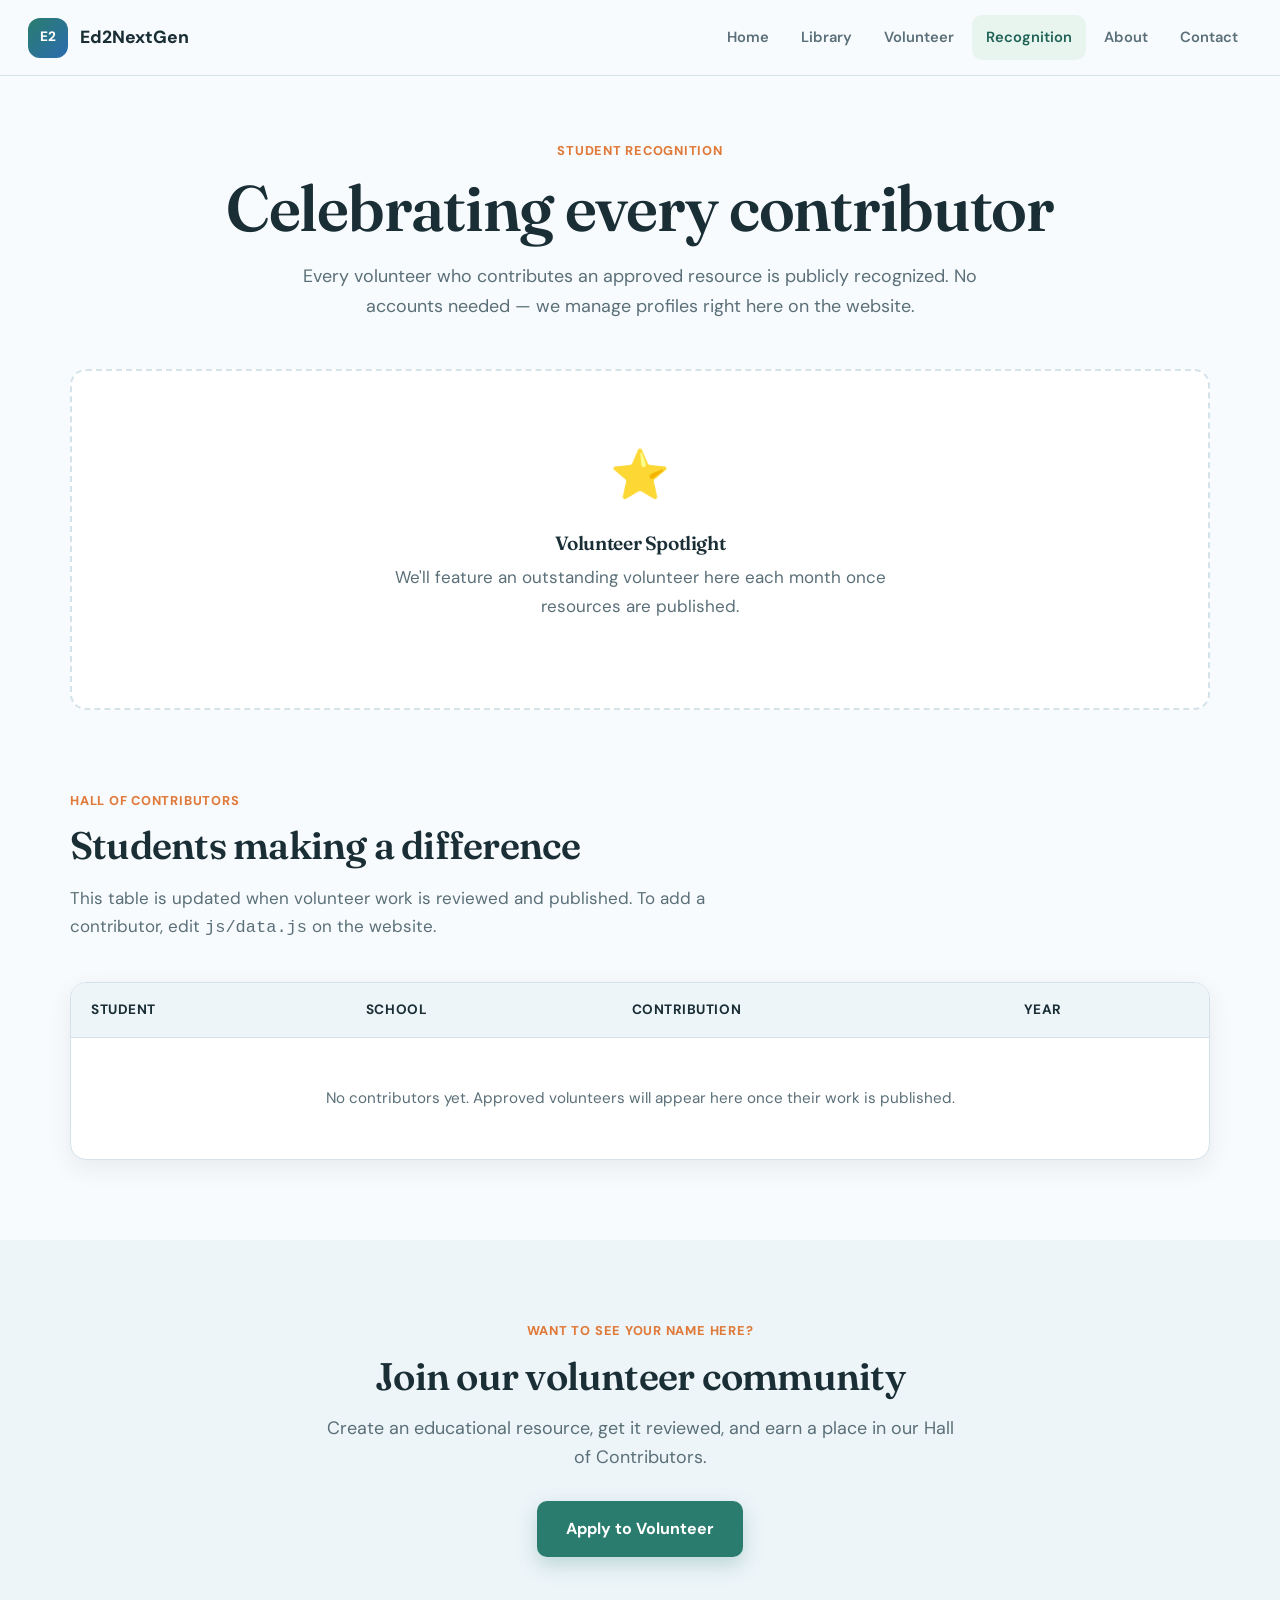
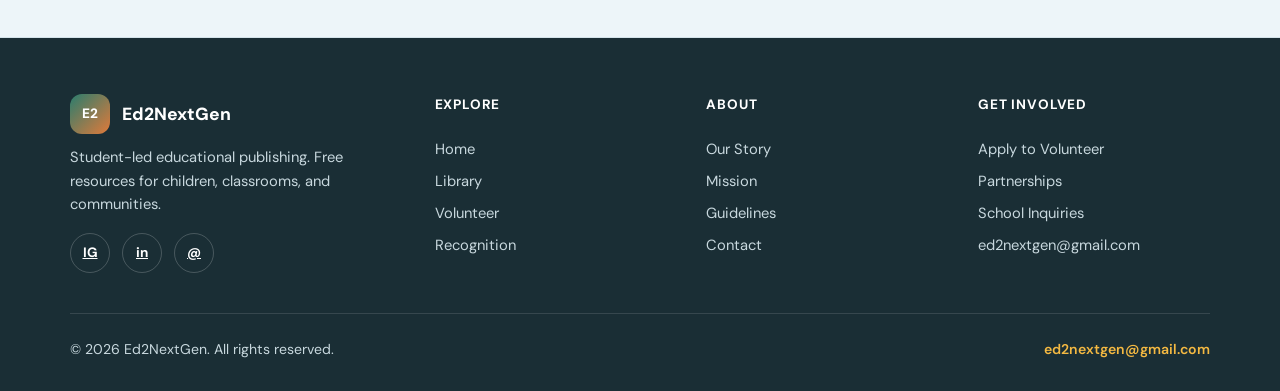
==== recognition.html @ dcabeca2 "Add files via upload" ====
<!doctype html>
<html lang="en">
  <head>
    <meta charset="utf-8">
    <meta name="viewport" content="width=device-width, initial-scale=1">
    <title>Recognition | Ed2NextGen</title>
    <meta name="description" content="Meet the student volunteers who contribute to Ed2NextGen's free educational library.">
    <link rel="icon" href="assets/favicon.svg" type="image/svg+xml">
    <link rel="stylesheet" href="css/styles.css">
  </head>
  <body>
    <header class="site-header">
      <a class="brand" href="index.html">
        <span class="brand-mark" aria-hidden="true">E2</span>
        <span>Ed2NextGen</span>
      </a>
      <button class="nav-toggle" aria-label="Open menu" aria-expanded="false">
        <span></span><span></span><span></span>
      </button>
      <nav class="nav" aria-label="Primary navigation">
        <a href="index.html">Home</a>
        <a href="library.html">Library</a>
        <a href="volunteer.html">Volunteer</a>
        <a href="recognition.html" class="active">Recognition</a>
        <a href="about.html">About</a>
        <a href="contact.html">Contact</a>
      </nav>
    </header>

    <main>
      <section class="section page-hero">
        <p class="eyebrow reveal">Student Recognition</p>
        <h1 class="reveal">Celebrating every contributor</h1>
        <p class="lead reveal">
          Every volunteer who contributes an approved resource is publicly recognized.
          No accounts needed — we manage profiles right here on the website.
        </p>
      </section>

      <section class="section" style="padding-top:0;">
        <div id="spotlightCard" class="reveal"></div>
      </section>

      <section class="section" style="padding-top:0;">
        <div class="section-heading reveal">
          <p class="eyebrow">Hall of Contributors</p>
          <h2>Students making a difference</h2>
          <p class="muted">
            This table is updated when volunteer work is reviewed and published.
            To add a contributor, edit <code>js/data.js</code> on the website.
          </p>
        </div>
        <div class="data-table-wrap reveal">
          <table class="data-table">
            <thead>
              <tr>
                <th>Student</th>
                <th>School</th>
                <th>Contribution</th>
                <th>Year</th>
              </tr>
            </thead>
            <tbody id="contributorsBody"></tbody>
          </table>
        </div>
      </section>

      <section class="soft-band">
        <div style="max-width:640px;margin:0 auto;text-align:center;" class="reveal">
          <p class="eyebrow">Want to see your name here?</p>
          <h2>Join our volunteer community</h2>
          <p class="lead" style="margin:0 auto 28px;">
            Create an educational resource, get it reviewed, and earn a place in our Hall of Contributors.
          </p>
          <a class="button primary large" href="volunteer.html">Apply to Volunteer</a>
        </div>
      </section>
    </main>

    <footer class="site-footer">
      <div class="footer-inner">
        <div class="footer-brand">
          <a class="brand" href="index.html">
            <span class="brand-mark" aria-hidden="true">E2</span>
            <span>Ed2NextGen</span>
          </a>
          <p>Student-led educational publishing. Free resources for children, classrooms, and communities.</p>
          <div class="social-links" aria-label="Social media">
            <a href="#" aria-label="Instagram">IG</a>
            <a href="#" aria-label="LinkedIn">in</a>
            <a href="mailto:ed2nextgen@gmail.com" aria-label="Email">@</a>
          </div>
        </div>
        <div class="footer-col">
          <h4>Explore</h4>
          <a href="index.html">Home</a>
          <a href="library.html">Library</a>
          <a href="volunteer.html">Volunteer</a>
          <a href="recognition.html">Recognition</a>
        </div>
        <div class="footer-col">
          <h4>About</h4>
          <a href="about.html">Our Story</a>
          <a href="about.html#mission">Mission</a>
          <a href="volunteer.html#guidelines">Guidelines</a>
          <a href="contact.html">Contact</a>
        </div>
        <div class="footer-col">
          <h4>Get Involved</h4>
          <a href="volunteer.html">Apply to Volunteer</a>
          <a href="contact.html">Partnerships</a>
          <a href="contact.html">School Inquiries</a>
          <a href="mailto:ed2nextgen@gmail.com">ed2nextgen@gmail.com</a>
        </div>
      </div>
      <div class="footer-bottom">
        <span>© 2026 Ed2NextGen. All rights reserved.</span>
        <a href="mailto:ed2nextgen@gmail.com">ed2nextgen@gmail.com</a>
      </div>
    </footer>

    <script src="js/data.js"></script>
    <script src="js/main.js"></script>
  </body>
</html>
---- css/styles.css ----
/* Ed2NextGen — shared design system */
@import url("https://fonts.googleapis.com/css2?family=DM+Sans:ital,opsz,wght@0,9..40,400;0,9..40,500;0,9..40,600;0,9..40,700;0,9..40,800;1,9..40,400&family=Fraunces:opsz,wght@9..144,500;9..144,600;9..144,700&display=swap");

:root {
  color-scheme: light;
  --ink: #1a2e35;
  --muted: #5a6f78;
  --line: #d4e3ea;
  --paper: #f8fbfd;
  --surface: #ffffff;
  --soft: #edf5f9;
  --soft-green: #e8f5ef;
  --sage: #2a7d6e;
  --sage-dark: #1f6357;
  --blue: #2b6cb0;
  --blue-soft: #e8f2fc;
  --orange: #e07a3a;
  --orange-soft: #fef3eb;
  --sun: #f4b942;
  --radius: 16px;
  --radius-sm: 10px;
  --shadow: 0 20px 50px rgba(26, 46, 53, 0.1);
  --shadow-sm: 0 8px 24px rgba(26, 46, 53, 0.08);
  --max: 1140px;
  --header-h: 76px;
  font-family: "DM Sans", system-ui, sans-serif;
}

*,
*::before,
*::after {
  box-sizing: border-box;
}

html {
  scroll-behavior: smooth;
}

body {
  margin: 0;
  background: var(--paper);
  color: var(--ink);
  font-size: 17px;
  line-height: 1.65;
}

h1,
h2,
h3,
h4 {
  font-family: "Fraunces", Georgia, serif;
  font-weight: 600;
  letter-spacing: -0.02em;
}

a {
  color: inherit;
}

img,
svg {
  max-width: 100%;
  display: block;
}

/* Header */
.site-header {
  min-height: var(--header-h);
  padding: 0 28px;
  display: flex;
  align-items: center;
  justify-content: space-between;
  border-bottom: 1px solid var(--line);
  background: rgba(248, 251, 253, 0.92);
  backdrop-filter: blur(12px);
  position: sticky;
  top: 0;
  z-index: 100;
}

.brand {
  display: flex;
  align-items: center;
  gap: 12px;
  color: var(--ink);
  font-weight: 800;
  font-size: 1.1rem;
  text-decoration: none;
}

.brand-mark {
  width: 40px;
  height: 40px;
  border-radius: 12px;
  background: linear-gradient(135deg, var(--sage), var(--blue));
  display: grid;
  place-items: center;
  color: #fff;
  font-weight: 800;
  font-size: 0.85rem;
  font-family: "DM Sans", sans-serif;
}

.nav {
  display: flex;
  align-items: center;
  gap: 4px;
}

.nav a {
  color: var(--muted);
  font-size: 0.92rem;
  font-weight: 600;
  padding: 10px 14px;
  text-decoration: none;
  border-radius: var(--radius-sm);
  transition: color 0.2s, background 0.2s;
}

.nav a:hover,
.nav a:focus-visible,
.nav a.active {
  color: var(--sage-dark);
  background: var(--soft-green);
}

.nav-toggle {
  display: none;
  width: 44px;
  height: 44px;
  border: 1px solid var(--line);
  border-radius: var(--radius-sm);
  background: var(--surface);
  cursor: pointer;
  align-items: center;
  justify-content: center;
  flex-direction: column;
  gap: 5px;
}

.nav-toggle span {
  display: block;
  width: 20px;
  height: 2px;
  background: var(--ink);
  border-radius: 2px;
  transition: transform 0.2s, opacity 0.2s;
}

.nav-toggle[aria-expanded="true"] span:nth-child(1) {
  transform: translateY(7px) rotate(45deg);
}

.nav-toggle[aria-expanded="true"] span:nth-child(2) {
  opacity: 0;
}

.nav-toggle[aria-expanded="true"] span:nth-child(3) {
  transform: translateY(-7px) rotate(-45deg);
}

/* Layout */
.section {
  width: min(var(--max), calc(100% - 40px));
  margin: 0 auto;
  padding: 80px 0;
}

.section-heading {
  max-width: 680px;
  margin-bottom: 40px;
}

.section-heading.centered {
  margin-inline: auto;
  text-align: center;
}

.eyebrow {
  margin: 0 0 12px;
  color: var(--orange);
  font-size: 0.8rem;
  font-weight: 800;
  letter-spacing: 0.06em;
  text-transform: uppercase;
}

h1 {
  margin: 0 0 20px;
  font-size: clamp(2.4rem, 5.5vw, 4rem);
  line-height: 1.08;
}

h2 {
  margin: 0 0 16px;
  font-size: clamp(1.75rem, 3vw, 2.5rem);
  line-height: 1.15;
}

h3 {
  margin: 0 0 8px;
  font-size: 1.2rem;
  line-height: 1.3;
}

.lead {
  color: var(--muted);
  font-size: 1.12rem;
  max-width: 58ch;
}

.muted {
  color: var(--muted);
}

/* Buttons */
.button {
  min-height: 50px;
  border: 1px solid transparent;
  border-radius: var(--radius-sm);
  padding: 12px 22px;
  display: inline-flex;
  align-items: center;
  justify-content: center;
  gap: 8px;
  color: var(--ink);
  cursor: pointer;
  font: inherit;
  font-weight: 700;
  font-size: 0.95rem;
  text-decoration: none;
  transition: transform 0.2s, box-shadow 0.2s, background 0.2s, border-color 0.2s;
}

.button:hover {
  transform: translateY(-2px);
}

.button.primary {
  background: var(--sage);
  color: #fff;
  box-shadow: 0 8px 20px rgba(42, 125, 110, 0.25);
}

.button.primary:hover,
.button.primary:focus-visible {
  background: var(--sage-dark);
}

.button.secondary {
  background: var(--surface);
  border-color: var(--line);
  box-shadow: var(--shadow-sm);
}

.button.secondary:hover,
.button.secondary:focus-visible {
  border-color: var(--sage);
  color: var(--sage-dark);
}

.button.accent {
  background: var(--orange);
  color: #fff;
  box-shadow: 0 8px 20px rgba(224, 122, 58, 0.25);
}

.button.large {
  min-height: 56px;
  padding: 14px 28px;
  font-size: 1rem;
}

/* Hero */
.hero {
  min-height: calc(100vh - var(--header-h));
  display: grid;
  grid-template-columns: 1fr 1fr;
  gap: 56px;
  align-items: center;
  padding-top: 40px;
}

.hero-copy {
  max-width: 560px;
}

.hero-actions {
  display: flex;
  gap: 14px;
  flex-wrap: wrap;
  margin-top: 32px;
}

.hero-visual {
  position: relative;
}

.hero-card {
  border-radius: var(--radius);
  overflow: hidden;
  box-shadow: var(--shadow);
  border: 1px solid var(--line);
  background: var(--surface);
  animation: float 6s ease-in-out infinite;
}

.hero-card img {
  width: 100%;
  aspect-ratio: 4 / 3;
  object-fit: cover;
}

.hero-badge {
  position: absolute;
  bottom: -20px;
  left: -20px;
  background: var(--surface);
  border: 1px solid var(--line);
  border-radius: var(--radius);
  padding: 16px 20px;
  box-shadow: var(--shadow-sm);
  display: flex;
  align-items: center;
  gap: 12px;
  animation: float 6s ease-in-out infinite 1s;
}

.hero-badge strong {
  display: block;
  font-size: 1.1rem;
  color: var(--sage);
}

.hero-badge span {
  font-size: 0.85rem;
  color: var(--muted);
}

@keyframes float {
  0%,
  100% {
    transform: translateY(0);
  }
  50% {
    transform: translateY(-8px);
  }
}

/* Stats */
.stats-grid {
  display: grid;
  grid-template-columns: repeat(4, 1fr);
  gap: 20px;
  padding-top: 0;
}

.stat-card {
  padding: 28px 24px;
  border: 1px solid var(--line);
  border-radius: var(--radius);
  background: var(--surface);
  text-align: center;
  box-shadow: var(--shadow-sm);
  transition: transform 0.3s, box-shadow 0.3s;
}

.stat-card:hover {
  transform: translateY(-4px);
  box-shadow: var(--shadow);
}

.stat-icon {
  font-size: 1.8rem;
  margin-bottom: 8px;
}

.stat-value {
  display: block;
  font-family: "Fraunces", serif;
  font-size: 2.4rem;
  font-weight: 700;
  color: var(--sage);
  line-height: 1.1;
}

.stat-label {
  display: block;
  margin-top: 6px;
  color: var(--muted);
  font-size: 0.92rem;
  font-weight: 600;
}

/* Steps */
.steps-grid {
  display: grid;
  grid-template-columns: repeat(4, 1fr);
  gap: 20px;
}

.step-card {
  padding: 28px 24px;
  border: 1px solid var(--line);
  border-radius: var(--radius);
  background: var(--surface);
  position: relative;
  overflow: hidden;
  transition: transform 0.3s;
}

.step-card:hover {
  transform: translateY(-4px);
}

.step-card::before {
  content: attr(data-step);
  position: absolute;
  top: 16px;
  right: 16px;
  font-family: "Fraunces", serif;
  font-size: 2.5rem;
  font-weight: 700;
  color: var(--soft);
  line-height: 1;
}

.step-card h3 {
  color: var(--sage-dark);
}

.step-card p {
  margin: 0;
  color: var(--muted);
  font-size: 0.95rem;
}

/* Cards */
.card-grid {
  display: grid;
  grid-template-columns: repeat(3, 1fr);
  gap: 24px;
}

.resource-card {
  border: 1px solid var(--line);
  border-radius: var(--radius);
  background: var(--surface);
  overflow: hidden;
  box-shadow: var(--shadow-sm);
  transition: transform 0.3s, box-shadow 0.3s;
  display: flex;
  flex-direction: column;
}

.resource-card:hover {
  transform: translateY(-6px);
  box-shadow: var(--shadow);
}

.resource-cover {
  aspect-ratio: 3 / 4;
  background: linear-gradient(145deg, var(--blue-soft), var(--soft-green));
  display: grid;
  place-items: center;
  padding: 24px;
  position: relative;
  overflow: hidden;
}

.resource-cover img {
  width: 100%;
  height: 100%;
  object-fit: cover;
}

.resource-cover .placeholder-icon {
  font-size: 3rem;
  opacity: 0.5;
}

.resource-body {
  padding: 22px;
  flex: 1;
  display: flex;
  flex-direction: column;
}

.resource-category {
  display: inline-block;
  margin-bottom: 8px;
  padding: 4px 10px;
  border-radius: 999px;
  background: var(--orange-soft);
  color: var(--orange);
  font-size: 0.75rem;
  font-weight: 700;
  text-transform: uppercase;
  letter-spacing: 0.04em;
}

.resource-body p {
  margin: 0 0 12px;
  color: var(--muted);
  font-size: 0.92rem;
  flex: 1;
}

.resource-author {
  font-size: 0.88rem;
  font-weight: 600;
  color: var(--blue);
  margin-bottom: 16px;
}

.resource-card .button {
  width: 100%;
  font-size: 0.88rem;
  min-height: 44px;
}

/* Mission band */
.band {
  width: 100%;
  padding: 80px max(20px, calc((100% - var(--max)) / 2));
  background: linear-gradient(135deg, var(--soft) 0%, var(--soft-green) 100%);
}

.band-inner {
  max-width: var(--max);
  margin: 0 auto;
  display: grid;
  grid-template-columns: 1fr 1fr;
  gap: 48px;
  align-items: center;
}

/* Page hero (inner pages) */
.page-hero {
  padding: 64px 0 48px;
  text-align: center;
}

.page-hero .lead {
  margin: 0 auto;
}

/* Filters */
.filter-bar {
  display: flex;
  flex-wrap: wrap;
  gap: 10px;
  margin-bottom: 32px;
}

.filter-btn {
  border: 1px solid var(--line);
  border-radius: 999px;
  padding: 10px 18px;
  background: var(--surface);
  color: var(--muted);
  font: inherit;
  font-weight: 600;
  font-size: 0.88rem;
  cursor: pointer;
  transition: all 0.2s;
}

.filter-btn:hover,
.filter-btn.active {
  background: var(--sage);
  border-color: var(--sage);
  color: #fff;
}

/* Empty state */
.empty-state {
  text-align: center;
  padding: 64px 32px;
  border: 2px dashed var(--line);
  border-radius: var(--radius);
  background: var(--surface);
}

.empty-state .icon {
  font-size: 3rem;
  margin-bottom: 16px;
}

.empty-state h3 {
  margin-bottom: 8px;
}

.empty-state p {
  color: var(--muted);
  max-width: 42ch;
  margin: 0 auto 24px;
}

/* Roles */
.role-grid {
  display: grid;
  grid-template-columns: repeat(5, 1fr);
  gap: 16px;
}

.role-card {
  padding: 28px 20px;
  border: 1px solid var(--line);
  border-radius: var(--radius);
  background: var(--surface);
  text-align: center;
  transition: transform 0.3s, box-shadow 0.3s;
}

.role-card:hover {
  transform: translateY(-4px);
  box-shadow: var(--shadow-sm);
}

.role-card .emoji {
  font-size: 2rem;
  margin-bottom: 12px;
}

.role-card p {
  margin: 0;
  color: var(--muted);
  font-size: 0.88rem;
}

/* Table */
.data-table-wrap {
  overflow-x: auto;
  border: 1px solid var(--line);
  border-radius: var(--radius);
  background: var(--surface);
  box-shadow: var(--shadow-sm);
}

.data-table {
  width: 100%;
  border-collapse: collapse;
  font-size: 0.95rem;
}

.data-table th,
.data-table td {
  padding: 16px 20px;
  text-align: left;
  border-bottom: 1px solid var(--line);
}

.data-table th {
  background: var(--soft);
  font-weight: 700;
  color: var(--ink);
  font-size: 0.85rem;
  text-transform: uppercase;
  letter-spacing: 0.04em;
}

.data-table tr:last-child td {
  border-bottom: none;
}

.data-table tbody tr:hover {
  background: var(--paper);
}

/* Spotlight */
.spotlight-card {
  display: grid;
  grid-template-columns: auto 1fr;
  gap: 32px;
  padding: 36px;
  border: 1px solid var(--line);
  border-radius: var(--radius);
  background: linear-gradient(135deg, var(--surface) 0%, var(--orange-soft) 100%);
  box-shadow: var(--shadow);
  align-items: center;
}

.spotlight-avatar {
  width: 100px;
  height: 100px;
  border-radius: 50%;
  background: linear-gradient(135deg, var(--sage), var(--blue));
  display: grid;
  place-items: center;
  color: #fff;
  font-family: "Fraunces", serif;
  font-size: 2rem;
  font-weight: 700;
}

.spotlight-badge {
  display: inline-block;
  margin-bottom: 8px;
  padding: 4px 12px;
  border-radius: 999px;
  background: var(--orange);
  color: #fff;
  font-size: 0.78rem;
  font-weight: 700;
  text-transform: uppercase;
  letter-spacing: 0.05em;
}

/* Values */
.values-grid {
  display: grid;
  grid-template-columns: repeat(3, 1fr);
  gap: 20px;
}

.value-card {
  padding: 28px;
  border: 1px solid var(--line);
  border-radius: var(--radius);
  background: var(--surface);
}

.value-card h3 {
  color: var(--sage-dark);
}

.value-card p {
  margin: 0;
  color: var(--muted);
  font-size: 0.95rem;
}

/* Split layout */
.split {
  display: grid;
  grid-template-columns: 1fr 1fr;
  gap: 48px;
  align-items: start;
}

/* Forms */
.form {
  padding: 32px;
  border: 1px solid var(--line);
  border-radius: var(--radius);
  background: var(--surface);
  box-shadow: var(--shadow-sm);
}

.form-grid {
  display: grid;
  grid-template-columns: repeat(2, 1fr);
  gap: 20px;
}

label,
legend {
  font-weight: 700;
  color: var(--ink);
}

label {
  display: grid;
  gap: 8px;
}

input,
select,
textarea {
  width: 100%;
  border: 1px solid var(--line);
  border-radius: var(--radius-sm);
  background: #fff;
  color: var(--ink);
  font: inherit;
  line-height: 1.4;
}

input,
select {
  min-height: 48px;
  padding: 10px 14px;
}

textarea {
  min-height: 140px;
  resize: vertical;
  padding: 12px 14px;
}

input:focus,
select:focus,
textarea:focus {
  outline: 3px solid rgba(42, 125, 110, 0.2);
  border-color: var(--sage);
}

fieldset {
  margin: 24px 0;
  padding: 20px;
  border: 1px solid var(--line);
  border-radius: var(--radius-sm);
}

legend {
  padding: 0 8px;
}

.checks {
  display: grid;
  grid-template-columns: repeat(2, 1fr);
  gap: 12px;
}

.checks label,
.consent label {
  display: flex;
  gap: 10px;
  align-items: flex-start;
  font-weight: 600;
}

.checks input,
.consent input {
  width: 18px;
  height: 18px;
  min-height: 18px;
  margin-top: 3px;
  accent-color: var(--sage);
}

.consent {
  margin-top: 20px;
  padding: 16px;
  border-radius: var(--radius-sm);
  background: var(--soft);
}

.form-actions {
  display: flex;
  align-items: center;
  gap: 16px;
  flex-wrap: wrap;
  margin-top: 24px;
}

#formStatus {
  margin: 0;
  color: var(--muted);
  font-weight: 600;
  font-size: 0.92rem;
}

/* Contact cards */
.contact-cards {
  display: grid;
  grid-template-columns: repeat(3, 1fr);
  gap: 20px;
  margin-bottom: 48px;
}

.contact-card {
  padding: 28px;
  border: 1px solid var(--line);
  border-radius: var(--radius);
  background: var(--surface);
}

.contact-card h3 {
  color: var(--sage-dark);
  margin-bottom: 8px;
}

.contact-card p {
  margin: 0;
  color: var(--muted);
  font-size: 0.95rem;
}

.contact-card a {
  color: var(--blue);
  font-weight: 600;
  text-decoration: none;
}

.contact-card a:hover {
  text-decoration: underline;
}

/* Guidelines */
.guidelines-list {
  display: grid;
  gap: 16px;
}

.guideline-item {
  display: grid;
  grid-template-columns: auto 1fr;
  gap: 16px;
  padding: 20px;
  border: 1px solid var(--line);
  border-radius: var(--radius);
  background: var(--surface);
}

.guideline-item .num {
  width: 36px;
  height: 36px;
  border-radius: 50%;
  background: var(--sage);
  color: #fff;
  display: grid;
  place-items: center;
  font-weight: 800;
  font-size: 0.9rem;
}

.guideline-item p {
  margin: 0;
  color: var(--muted);
}

/* Footer */
.site-footer {
  border-top: 1px solid var(--line);
  background: var(--ink);
  color: #c8d8de;
  padding: 56px 28px 32px;
}

.footer-inner {
  max-width: var(--max);
  margin: 0 auto;
  display: grid;
  grid-template-columns: 1.4fr 1fr 1fr 1fr;
  gap: 40px;
}

.footer-brand p {
  margin: 12px 0 0;
  font-size: 0.92rem;
  line-height: 1.6;
}

.footer-brand .brand {
  color: #fff;
}

.footer-brand .brand-mark {
  background: linear-gradient(135deg, var(--sage), var(--orange));
}

.footer-col h4 {
  margin: 0 0 16px;
  color: #fff;
  font-family: "DM Sans", sans-serif;
  font-size: 0.85rem;
  font-weight: 700;
  text-transform: uppercase;
  letter-spacing: 0.06em;
}

.footer-col a {
  display: block;
  color: #c8d8de;
  text-decoration: none;
  font-size: 0.92rem;
  padding: 4px 0;
  transition: color 0.2s;
}

.footer-col a:hover {
  color: #fff;
}

.social-links {
  display: flex;
  gap: 12px;
  margin-top: 16px;
}

.social-links a {
  width: 40px;
  height: 40px;
  border-radius: 50%;
  border: 1px solid rgba(255, 255, 255, 0.2);
  display: grid;
  place-items: center;
  color: #fff;
  font-size: 0.85rem;
  font-weight: 700;
  transition: background 0.2s, border-color 0.2s;
}

.social-links a:hover {
  background: rgba(255, 255, 255, 0.1);
  border-color: rgba(255, 255, 255, 0.4);
}

.footer-bottom {
  max-width: var(--max);
  margin: 40px auto 0;
  padding-top: 24px;
  border-top: 1px solid rgba(255, 255, 255, 0.12);
  display: flex;
  justify-content: space-between;
  align-items: center;
  flex-wrap: wrap;
  gap: 12px;
  font-size: 0.88rem;
}

.footer-bottom a {
  color: var(--sun);
  text-decoration: none;
  font-weight: 600;
}

/* Reveal animation */
.reveal {
  opacity: 0;
  transform: translateY(24px);
  transition: opacity 0.6s ease, transform 0.6s ease;
}

.reveal.visible {
  opacity: 1;
  transform: translateY(0);
}

/* Record box (volunteer) */
.record-box {
  padding: 24px;
  border: 1px solid var(--line);
  border-radius: var(--radius);
  background: var(--surface);
  display: grid;
  grid-template-columns: repeat(2, 1fr);
  gap: 16px;
}

.record-box div {
  padding: 16px;
  border-radius: var(--radius-sm);
  background: var(--paper);
}

.record-box span,
.record-box strong {
  display: block;
}

.record-box span {
  color: var(--muted);
  font-size: 0.85rem;
}

.record-box strong {
  margin-top: 4px;
}

.program-grid {
  display: grid;
  grid-template-columns: repeat(4, 1fr);
  gap: 16px;
}

.program-grid article {
  padding: 24px;
  border: 1px solid var(--line);
  border-radius: var(--radius);
  background: var(--surface);
  min-height: 180px;
}

.program-grid article:nth-child(1) { border-top: 4px solid var(--sun); }
.program-grid article:nth-child(2) { border-top: 4px solid var(--sage); }
.program-grid article:nth-child(3) { border-top: 4px solid var(--orange); }
.program-grid article:nth-child(4) { border-top: 4px solid var(--blue); }

.program-grid p {
  margin: 0;
  color: var(--muted);
  font-size: 0.92rem;
}

.soft-band {
  width: 100%;
  padding: 80px max(20px, calc((100% - var(--max)) / 2));
  background: var(--soft);
}

/* Responsive */
@media (max-width: 1024px) {
  .hero,
  .band-inner,
  .split {
    grid-template-columns: 1fr;
  }

  .stats-grid,
  .steps-grid {
    grid-template-columns: repeat(2, 1fr);
  }

  .card-grid {
    grid-template-columns: repeat(2, 1fr);
  }

  .role-grid {
    grid-template-columns: repeat(3, 1fr);
  }

  .footer-inner {
    grid-template-columns: 1fr 1fr;
  }

  .program-grid {
    grid-template-columns: repeat(2, 1fr);
  }
}

@media (max-width: 768px) {
  .nav-toggle {
    display: flex;
  }

  .nav {
    display: none;
    position: absolute;
    top: var(--header-h);
    left: 0;
    right: 0;
    flex-direction: column;
    padding: 16px;
    background: var(--surface);
    border-bottom: 1px solid var(--line);
    box-shadow: var(--shadow-sm);
  }

  .nav.open {
    display: flex;
  }

  .nav a {
    width: 100%;
    padding: 14px 16px;
  }

  .site-header {
    position: relative;
    flex-wrap: wrap;
  }

  .hero {
    min-height: auto;
    padding-top: 32px;
  }

  .hero-badge {
    position: static;
    margin-top: 16px;
  }

  .stats-grid,
  .steps-grid,
  .card-grid,
  .values-grid,
  .contact-cards,
  .role-grid {
    grid-template-columns: 1fr;
  }

  .spotlight-card {
    grid-template-columns: 1fr;
    text-align: center;
  }

  .spotlight-avatar {
    margin: 0 auto;
  }

  .footer-inner {
    grid-template-columns: 1fr;
  }

  .form-grid,
  .checks,
  .record-box {
    grid-template-columns: 1fr;
  }

  .hero-actions,
  .form-actions {
    flex-direction: column;
    align-items: stretch;
  }

  .button {
    width: 100%;
  }

  .program-grid {
    grid-template-columns: 1fr;
  }
}

@media (max-width: 480px) {
  .section {
    width: min(var(--max), calc(100% - 28px));
    padding: 56px 0;
  }

  .site-header {
    padding: 0 16px;
  }
}

@media (prefers-reduced-motion: reduce) {
  html {
    scroll-behavior: auto;
  }

  .reveal,
  .hero-card,
  .hero-badge {
    animation: none;
    transition: none;
    opacity: 1;
    transform: none;
  }
}
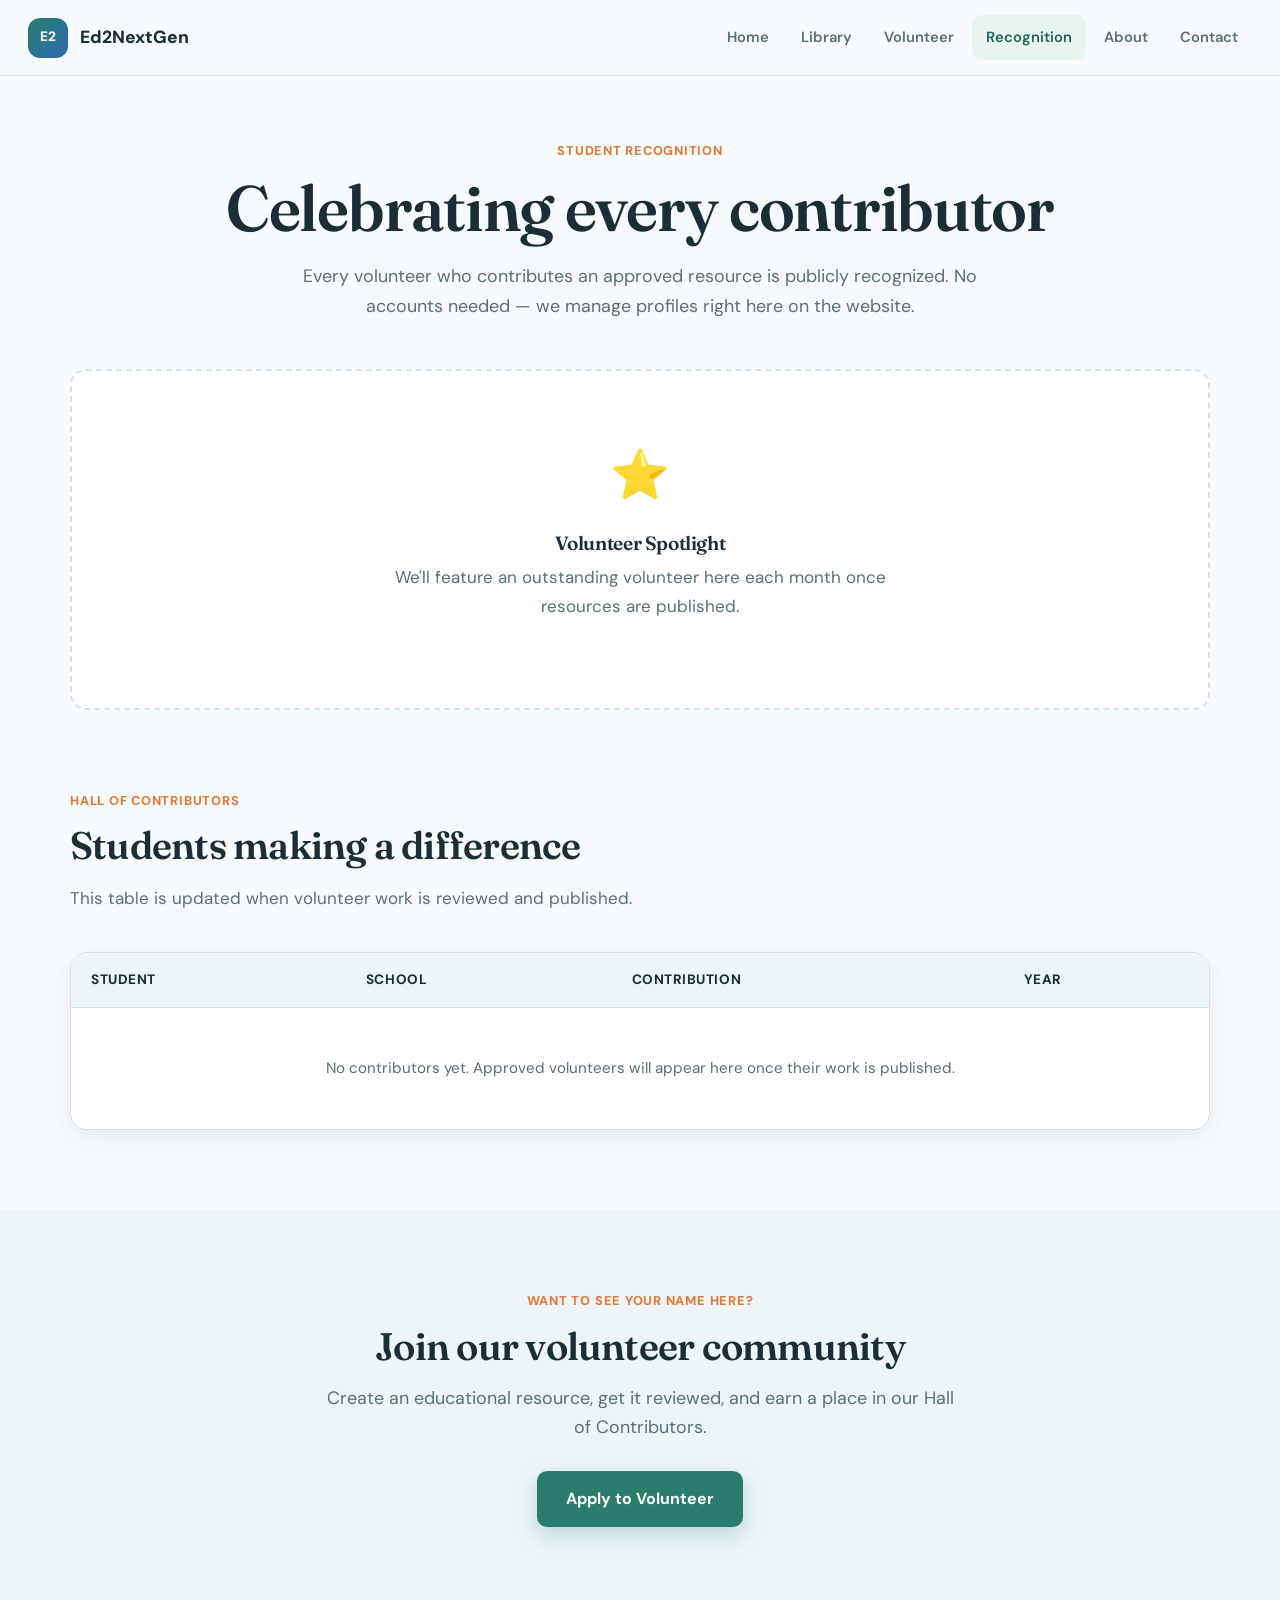
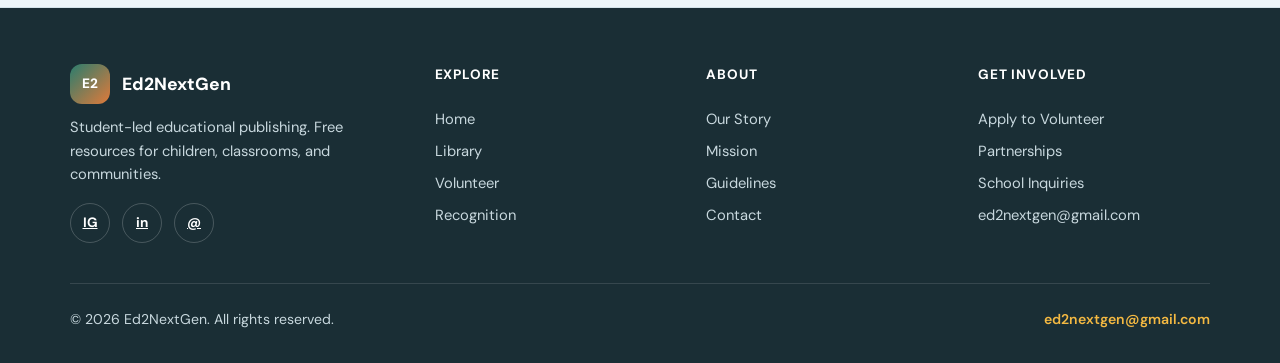
==== commit e047c9ea: "Update recognition.html" ====
--- a/recognition.html
+++ b/recognition.html
@@ -47,7 +47,7 @@
           <h2>Students making a difference</h2>
           <p class="muted">
             This table is updated when volunteer work is reviewed and published.
-            To add a contributor, edit <code>js/data.js</code> on the website.
+        
           </p>
         </div>
         <div class="data-table-wrap reveal">
